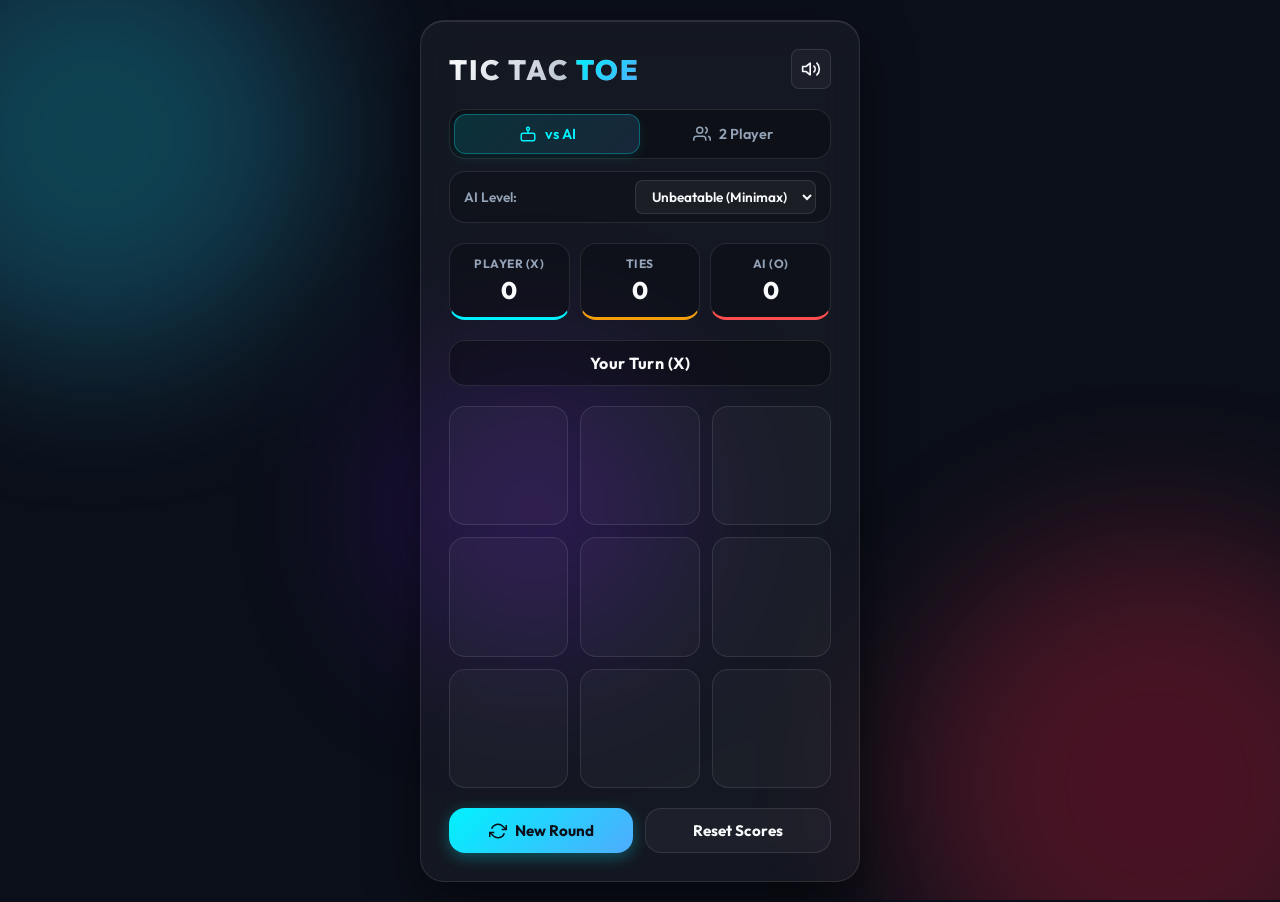
==== index.html @ e4f2145f "Initial commit: Add Tic Tac Toe game web app and venv config" ====
<!DOCTYPE html>
<html lang="en">
<head>
  <meta charset="UTF-8">
  <meta name="viewport" content="width=device-width, initial-scale=1.0">
  <title>Tic Tac Toe - Modern Interactive Game</title>
  <meta name="description" content="A sleek, modern glassmorphic Tic Tac Toe game with Single Player vs AI (Minimax), 2-Player local mode, score tracking, and sound effects.">
  <link rel="preconnect" href="https://fonts.googleapis.com">
  <link rel="preconnect" href="https://fonts.gstatic.com" crossorigin>
  <link href="https://fonts.googleapis.com/css2?family=Outfit:wght@300;400;600;700;800&display=swap" rel="stylesheet">
  <link rel="stylesheet" href="style.css">
</head>
<body>
  <div class="background-globes">
    <div class="globe globe-1"></div>
    <div class="globe globe-2"></div>
    <div class="globe globe-3"></div>
  </div>

  <main class="game-container">
    <!-- Header Controls -->
    <header class="game-header">
      <div class="title-group">
        <h1 class="game-title">TIC TAC <span class="accent-text">TOE</span></h1>
      </div>
      <button id="sound-toggle" class="icon-btn" aria-label="Toggle Sound" title="Toggle Sound">
        <svg id="sound-icon-on" class="sound-icon" viewBox="0 0 24 24" fill="none" stroke="currentColor" stroke-width="2" stroke-linecap="round" stroke-linejoin="round">
          <polygon points="11 5 6 9 2 9 2 15 6 15 11 19 11 5"></polygon>
          <path d="M19.07 4.93a10 10 0 0 1 0 14.14M15.54 8.46a5 5 0 0 1 0 7.07"></path>
        </svg>
        <svg id="sound-icon-off" class="sound-icon hidden" viewBox="0 0 24 24" fill="none" stroke="currentColor" stroke-width="2" stroke-linecap="round" stroke-linejoin="round">
          <line x1="1" y1="1" x2="23" y2="23"></line>
          <path d="M9 9l3 3m-3 3l6-6"></path>
          <polygon points="11 5 6 9 2 9 2 15 6 15 11 19 11 5"></polygon>
        </svg>
      </button>
    </header>

    <!-- Game Configuration & Mode Selection -->
    <section class="controls-card">
      <div class="mode-selector" role="radiogroup" aria-label="Game Mode">
        <button id="mode-ai" class="mode-btn active" role="radio" aria-checked="true">
          <svg class="btn-icon" viewBox="0 0 24 24" fill="none" stroke="currentColor" stroke-width="2">
            <rect x="3" y="11" width="18" height="10" rx="2"></rect>
            <circle cx="12" cy="5" r="2"></circle>
            <path d="M12 7v4"></path>
            <line x1="8" y1="16" x2="8" y2="16"></line>
            <line x1="16" y1="16" x2="16" y2="16"></line>
          </svg>
          vs AI
        </button>
        <button id="mode-pvp" class="mode-btn" role="radio" aria-checked="false">
          <svg class="btn-icon" viewBox="0 0 24 24" fill="none" stroke="currentColor" stroke-width="2">
            <path d="M17 21v-2a4 4 0 0 0-4-4H5a4 4 0 0 0-4 4v2"></path>
            <circle cx="9" cy="7" r="4"></circle>
            <path d="M23 21v-2a4 4 0 0 0-3-3.87"></path>
            <path d="M16 3.13a4 4 0 0 1 0 7.75"></path>
          </svg>
          2 Player
        </button>
      </div>

      <div id="ai-difficulty-wrapper" class="difficulty-wrapper">
        <label for="difficulty-select" class="difficulty-label">AI Level:</label>
        <div class="select-container">
          <select id="difficulty-select" class="difficulty-select">
            <option value="impossible" selected>Unbeatable (Minimax)</option>
            <option value="easy">Casual (Easy)</option>
          </select>
        </div>
      </div>
    </section>

    <!-- Scoreboard -->
    <section class="scoreboard">
      <div class="score-card x-score">
        <span class="score-label" id="label-x">PLAYER (X)</span>
        <span id="score-x" class="score-value">0</span>
      </div>
      <div class="score-card tie-score">
        <span class="score-label">TIES</span>
        <span id="score-ties" class="score-value">0</span>
      </div>
      <div class="score-card o-score">
        <span class="score-label" id="label-o">AI (O)</span>
        <span id="score-o" class="score-value">0</span>
      </div>
    </section>

    <!-- Status Banner -->
    <div id="status-banner" class="status-banner" aria-live="polite">
      <span id="status-text">Player X's Turn</span>
    </div>

    <!-- 3x3 Game Board Grid -->
    <div class="board-wrapper">
      <div id="board" class="board" role="grid" aria-label="Tic Tac Toe Board">
        <button class="cell" data-index="0" aria-label="Cell 1"></button>
        <button class="cell" data-index="1" aria-label="Cell 2"></button>
        <button class="cell" data-index="2" aria-label="Cell 3"></button>
        <button class="cell" data-index="3" aria-label="Cell 4"></button>
        <button class="cell" data-index="4" aria-label="Cell 5"></button>
        <button class="cell" data-index="5" aria-label="Cell 6"></button>
        <button class="cell" data-index="6" aria-label="Cell 7"></button>
        <button class="cell" data-index="7" aria-label="Cell 8"></button>
        <button class="cell" data-index="8" aria-label="Cell 9"></button>

        <!-- SVG strike line overlay -->
        <svg id="winning-strike" class="winning-strike" viewBox="0 0 300 300">
          <line id="strike-line" x1="0" y1="0" x2="0" y2="0" stroke="url(#strike-gradient)" stroke-width="8" stroke-linecap="round" />
          <defs>
            <linearGradient id="strike-gradient" x1="0%" y1="0%" x2="100%" y2="100%">
              <stop offset="0%" stop-color="#00f2fe" />
              <stop offset="100%" stop-color="#4facfe" />
            </linearGradient>
          </defs>
        </svg>
      </div>
    </div>

    <!-- Action Buttons -->
    <footer class="action-footer">
      <button id="restart-btn" class="action-btn primary-btn">
        <svg class="btn-icon" viewBox="0 0 24 24" fill="none" stroke="currentColor" stroke-width="2">
          <path d="M23 4v6h-6"></path>
          <path d="M1 20v-6h6"></path>
          <path d="M3.51 9a9 9 0 0 1 14.85-3.36L23 10M1 14l4.64 4.36A9 9 0 0 0 20.49 15"></path>
        </svg>
        New Round
      </button>
      <button id="reset-scores-btn" class="action-btn secondary-btn">
        Reset Scores
      </button>
    </footer>
  </main>

  <script src="script.js"></script>
</body>
</html>
---- style.css ----
/* ==========================================================================
   Modern Tic Tac Toe - Design System & Stylesheet
   ========================================================================== */

:root {
  --bg-color: #0b0f19;
  --surface-bg: rgba(255, 255, 255, 0.04);
  --surface-border: rgba(255, 255, 255, 0.1);
  --surface-hover: rgba(255, 255, 255, 0.08);

  --text-main: #f8fafc;
  --text-muted: #94a3b8;
  --accent-cyan: #00f2fe;
  --accent-blue: #4facfe;
  --accent-coral: #ff0844;
  --accent-orange: #ff4e50;

  --color-x: #00f2fe;
  --color-x-glow: rgba(0, 242, 254, 0.4);
  --color-o: #ff4e50;
  --color-o-glow: rgba(255, 78, 80, 0.4);
  --color-tie: #f59e0b;

  --font-family: 'Outfit', -apple-system, BlinkMacSystemFont, 'Segoe UI', Roboto, sans-serif;

  --radius-sm: 8px;
  --radius-md: 16px;
  --radius-lg: 24px;

  --transition-fast: 0.2s cubic-bezier(0.4, 0, 0.2, 1);
  --transition-normal: 0.3s cubic-bezier(0.4, 0, 0.2, 1);
}

/* Reset & Base Styles */
*,
*::before,
*::after {
  box-sizing: border-box;
  margin: 0;
  padding: 0;
}

body {
  font-family: var(--font-family);
  background-color: var(--bg-color);
  color: var(--text-main);
  min-height: 100vh;
  display: flex;
  justify-content: center;
  align-items: center;
  overflow-x: hidden;
  padding: 20px;
  position: relative;
}

/* Dynamic Ambient Floating Globes */
.background-globes {
  position: fixed;
  top: 0;
  left: 0;
  width: 100vw;
  height: 100vh;
  pointer-events: none;
  z-index: 0;
  overflow: hidden;
}

.globe {
  position: absolute;
  border-radius: 50%;
  filter: blur(80px);
  opacity: 0.25;
  animation: float 18s ease-in-out infinite alternate;
}

.globe-1 {
  top: -10%;
  left: -10%;
  width: 450px;
  height: 450px;
  background: radial-gradient(circle, var(--accent-cyan), var(--accent-blue));
}

.globe-2 {
  bottom: -15%;
  right: -10%;
  width: 500px;
  height: 500px;
  background: radial-gradient(circle, var(--accent-coral), var(--accent-orange));
  animation-delay: -6s;
}

.globe-3 {
  top: 40%;
  left: 30%;
  width: 300px;
  height: 300px;
  background: radial-gradient(circle, #8a2be2, #4a00e0);
  animation-delay: -12s;
}

@keyframes float {
  0% {
    transform: translate(0, 0) scale(1);
  }

  50% {
    transform: translate(40px, -50px) scale(1.1);
  }

  100% {
    transform: translate(-30px, 30px) scale(0.95);
  }
}

/* Main Container */
.game-container {
  position: relative;
  z-index: 1;
  width: 100%;
  max-width: 440px;
  display: flex;
  flex-direction: column;
  gap: 20px;
  background: var(--surface-bg);
  backdrop-filter: blur(20px);
  -webkit-backdrop-filter: blur(20px);
  border: 1px solid var(--surface-border);
  border-radius: var(--radius-lg);
  padding: 28px;
  box-shadow: 0 20px 50px rgba(0, 0, 0, 0.5), inset 0 1px 0 rgba(255, 255, 255, 0.1);
}

/* Header */
.game-header {
  display: flex;
  justify-content: space-between;
  align-items: center;
}

.game-title {
  font-size: 1.75rem;
  font-weight: 800;
  letter-spacing: 2px;
  background: linear-gradient(135deg, #ffffff 0%, var(--text-muted) 100%);
  -webkit-background-clip: text;
  -webkit-text-fill-color: transparent;
}

.accent-text {
  background: linear-gradient(135deg, var(--accent-cyan), var(--accent-blue));
  -webkit-background-clip: text;
  -webkit-text-fill-color: transparent;
}

.icon-btn {
  background: var(--surface-bg);
  border: 1px solid var(--surface-border);
  color: var(--text-main);
  width: 40px;
  height: 40px;
  border-radius: var(--radius-sm);
  display: flex;
  align-items: center;
  justify-content: center;
  cursor: pointer;
  transition: var(--transition-fast);
}

.icon-btn:hover {
  background: var(--surface-hover);
  border-color: rgba(255, 255, 255, 0.25);
  transform: translateY(-2px);
}

.sound-icon {
  width: 20px;
  height: 20px;
}

.hidden {
  display: none !important;
}

/* Controls Card */
.controls-card {
  display: flex;
  flex-direction: column;
  gap: 12px;
}

.mode-selector {
  display: grid;
  grid-template-columns: 1fr 1fr;
  background: rgba(0, 0, 0, 0.3);
  padding: 4px;
  border-radius: var(--radius-md);
  border: 1px solid var(--surface-border);
}

.mode-btn {
  background: transparent;
  border: none;
  color: var(--text-muted);
  font-family: var(--font-family);
  font-size: 0.9rem;
  font-weight: 600;
  padding: 10px 14px;
  border-radius: calc(var(--radius-md) - 4px);
  cursor: pointer;
  display: flex;
  align-items: center;
  justify-content: center;
  gap: 8px;
  transition: var(--transition-normal);
}

.mode-btn.active {
  background: linear-gradient(135deg, rgba(0, 242, 254, 0.15), rgba(79, 172, 254, 0.15));
  color: var(--accent-cyan);
  border: 1px solid rgba(0, 242, 254, 0.3);
  box-shadow: 0 4px 12px rgba(0, 242, 254, 0.1);
}

.btn-icon {
  width: 18px;
  height: 18px;
}

.difficulty-wrapper {
  display: flex;
  align-items: center;
  justify-content: space-between;
  background: rgba(0, 0, 0, 0.2);
  padding: 8px 14px;
  border-radius: var(--radius-md);
  border: 1px solid var(--surface-border);
  transition: var(--transition-fast);
}

.difficulty-label {
  font-size: 0.85rem;
  color: var(--text-muted);
  font-weight: 600;
}

.select-container {
  position: relative;
}

.difficulty-select {
  background: rgba(255, 255, 255, 0.05);
  border: 1px solid var(--surface-border);
  color: var(--text-main);
  font-family: var(--font-family);
  font-size: 0.85rem;
  font-weight: 600;
  padding: 6px 12px;
  border-radius: var(--radius-sm);
  outline: none;
  cursor: pointer;
  transition: var(--transition-fast);
}

.difficulty-select:focus,
.difficulty-select:hover {
  border-color: var(--accent-cyan);
}

.difficulty-select option {
  background: var(--bg-color);
  color: var(--text-main);
}

/* Scoreboard */
.scoreboard {
  display: grid;
  grid-template-columns: repeat(3, 1fr);
  gap: 10px;
}

.score-card {
  background: rgba(0, 0, 0, 0.25);
  border: 1px solid var(--surface-border);
  border-radius: var(--radius-md);
  padding: 12px;
  display: flex;
  flex-direction: column;
  align-items: center;
  gap: 4px;
  transition: var(--transition-fast);
}

.score-card:hover {
  transform: translateY(-2px);
}

.x-score {
  border-bottom: 3px solid var(--color-x);
}

.tie-score {
  border-bottom: 3px solid var(--color-tie);
}

.o-score {
  border-bottom: 3px solid var(--color-o);
}

.score-label {
  font-size: 0.75rem;
  font-weight: 700;
  letter-spacing: 0.5px;
  color: var(--text-muted);
  text-transform: uppercase;
}

.score-value {
  font-size: 1.5rem;
  font-weight: 800;
}

/* Status Banner */
.status-banner {
  background: rgba(0, 0, 0, 0.3);
  border: 1px solid var(--surface-border);
  border-radius: var(--radius-md);
  padding: 12px;
  text-align: center;
  font-size: 1rem;
  font-weight: 700;
  letter-spacing: 0.5px;
  color: var(--text-main);
  transition: var(--transition-fast);
}

.status-banner.winner-x {
  background: rgba(0, 242, 254, 0.15);
  border-color: var(--color-x);
  color: var(--color-x);
  box-shadow: 0 0 15px var(--color-x-glow);
}

.status-banner.winner-o {
  background: rgba(255, 78, 80, 0.15);
  border-color: var(--color-o);
  color: var(--color-o);
  box-shadow: 0 0 15px var(--color-o-glow);
}

.status-banner.tie {
  background: rgba(245, 158, 11, 0.15);
  border-color: var(--color-tie);
  color: var(--color-tie);
}

/* Game Board */
.board-wrapper {
  position: relative;
  width: 100%;
  aspect-ratio: 1 / 1;
}

.board {
  position: relative;
  width: 100%;
  height: 100%;
  display: grid;
  grid-template-columns: repeat(3, 1fr);
  grid-template-rows: repeat(3, 1fr);
  gap: 12px;
}

.cell {
  background: rgba(255, 255, 255, 0.03);
  border: 1px solid var(--surface-border);
  border-radius: var(--radius-md);
  cursor: pointer;
  display: flex;
  align-items: center;
  justify-content: center;
  position: relative;
  outline: none;
  transition: background var(--transition-fast), border-color var(--transition-fast), transform var(--transition-fast);
}

.cell:hover:not(.taken) {
  background: var(--surface-hover);
  border-color: rgba(255, 255, 255, 0.25);
  transform: scale(1.02);
}

.cell.taken {
  cursor: not-allowed;
}

/* Glowing X and O Markers */
.cell-symbol {
  width: 60%;
  height: 60%;
  animation: symbolPop 0.3s cubic-bezier(0.175, 0.885, 0.32, 1.275) forwards;
}

.symbol-x path {
  stroke: var(--color-x);
  stroke-width: 12;
  stroke-linecap: round;
  filter: drop-shadow(0 0 8px var(--color-x-glow));
}

.symbol-o circle {
  stroke: var(--color-o);
  stroke-width: 12;
  fill: none;
  filter: drop-shadow(0 0 8px var(--color-o-glow));
}

/* Hover Preview Symbols */
.cell:hover:not(.taken)::after {
  content: '';
  position: absolute;
  width: 50%;
  height: 50%;
  opacity: 0.15;
  pointer-events: none;
}

.board.turn-x .cell:hover:not(.taken)::after {
  background: radial-gradient(circle, var(--color-x) 20%, transparent 70%);
}

.board.turn-o .cell:hover:not(.taken)::after {
  background: radial-gradient(circle, var(--color-o) 20%, transparent 70%);
}

/* Winning Cell Highlight */
.cell.winning-cell {
  animation: pulseGlow 1.5s infinite alternate;
}

.cell.winning-cell.x-cell {
  background: rgba(0, 242, 254, 0.12);
  border-color: var(--color-x);
}

.cell.winning-cell.o-cell {
  background: rgba(255, 78, 80, 0.12);
  border-color: var(--color-o);
}

@keyframes symbolPop {
  0% {
    transform: scale(0) rotate(-20deg);
    opacity: 0;
  }

  100% {
    transform: scale(1) rotate(0deg);
    opacity: 1;
  }
}

@keyframes pulseGlow {
  0% {
    transform: scale(1);
  }

  100% {
    transform: scale(1.04);
  }
}

/* SVG Winning Strike Line Overlay */
.winning-strike {
  position: absolute;
  top: 0;
  left: 0;
  width: 100%;
  height: 100%;
  pointer-events: none;
  z-index: 10;
}

#strike-line {
  transition: stroke-dashoffset 0.4s ease-out;
}

/* Action Footer */
.action-footer {
  display: flex;
  gap: 12px;
}

.action-btn {
  flex: 1;
  font-family: var(--font-family);
  font-size: 0.95rem;
  font-weight: 700;
  padding: 12px 18px;
  border-radius: var(--radius-md);
  cursor: pointer;
  display: flex;
  align-items: center;
  justify-content: center;
  gap: 8px;
  transition: var(--transition-fast);
  border: none;
}

.primary-btn {
  background: linear-gradient(135deg, var(--accent-cyan), var(--accent-blue));
  color: #0b0f19;
  box-shadow: 0 4px 15px rgba(0, 242, 254, 0.3);
}

.primary-btn:hover {
  transform: translateY(-2px);
  box-shadow: 0 6px 20px rgba(0, 242, 254, 0.45);
}

.secondary-btn {
  background: var(--surface-bg);
  border: 1px solid var(--surface-border);
  color: var(--text-main);
}

.secondary-btn:hover {
  background: var(--surface-hover);
  border-color: rgba(255, 255, 255, 0.25);
  transform: translateY(-2px);
}

/* Responsive adjustments */
@media (max-width: 480px) {
  .game-container {
    padding: 20px;
    gap: 16px;
  }

  .game-title {
    font-size: 1.4rem;
  }

  .scoreboard {
    gap: 6px;
  }

  .score-card {
    padding: 8px;
  }

  .score-value {
    font-size: 1.2rem;
  }

  .board {
    gap: 8px;
  }
}
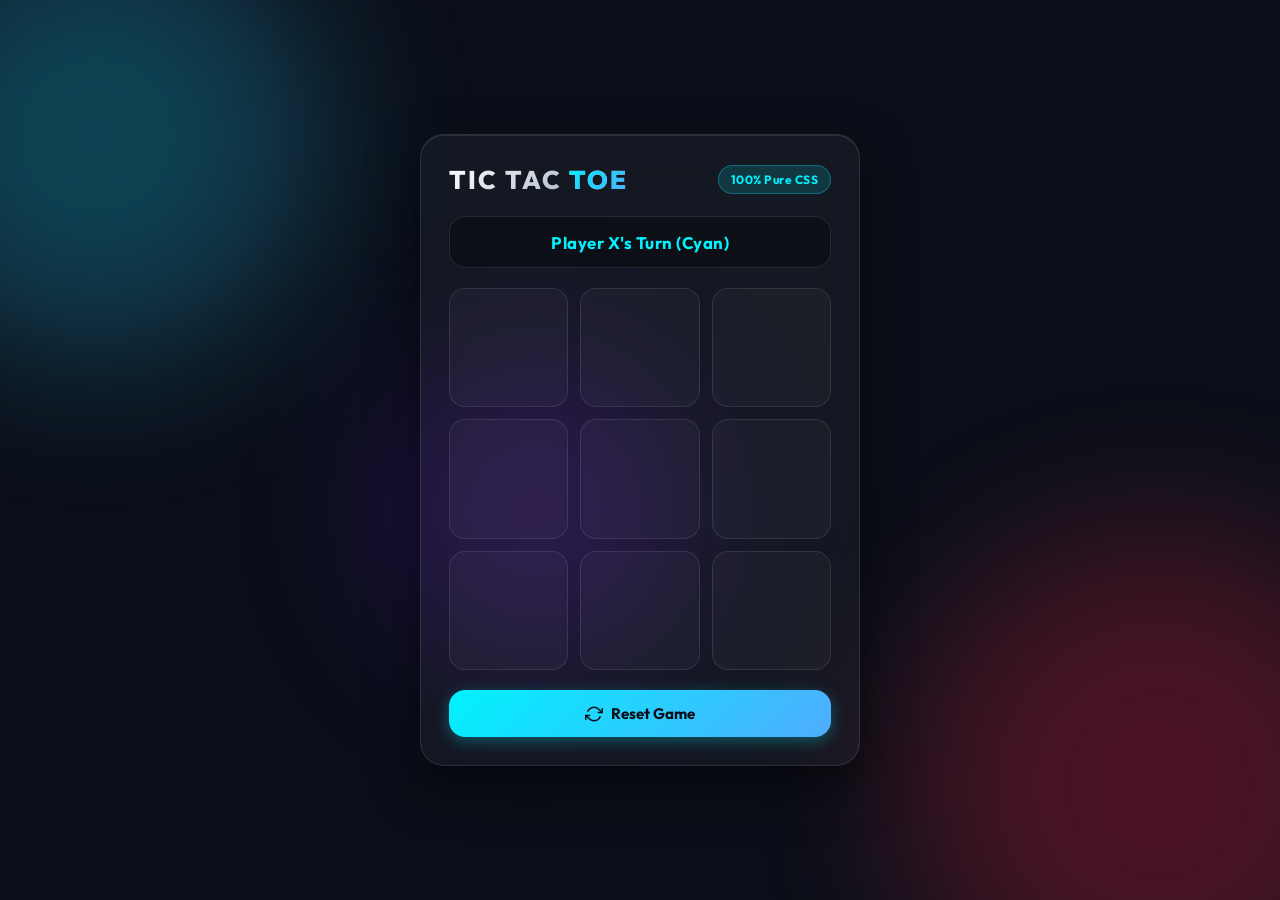
==== commit 49ac96e7: "Convert Tic Tac Toe to 100% Pure HTML and CSS (Remove JavaScript)" ====
--- a/index.html
+++ b/index.html
@@ -3,137 +3,209 @@
 <head>
   <meta charset="UTF-8">
   <meta name="viewport" content="width=device-width, initial-scale=1.0">
-  <title>Tic Tac Toe - Modern Interactive Game</title>
-  <meta name="description" content="A sleek, modern glassmorphic Tic Tac Toe game with Single Player vs AI (Minimax), 2-Player local mode, score tracking, and sound effects.">
+  <title>Pure HTML & CSS Tic Tac Toe (No JS)</title>
+  <meta name="description" content="A sleek, modern glassmorphic Tic Tac Toe game built using 100% Pure HTML and CSS with zero JavaScript.">
   <link rel="preconnect" href="https://fonts.googleapis.com">
   <link rel="preconnect" href="https://fonts.gstatic.com" crossorigin>
   <link href="https://fonts.googleapis.com/css2?family=Outfit:wght@300;400;600;700;800&display=swap" rel="stylesheet">
   <link rel="stylesheet" href="style.css">
 </head>
 <body>
+  <!-- Floating ambient globes -->
   <div class="background-globes">
     <div class="globe globe-1"></div>
     <div class="globe globe-2"></div>
     <div class="globe globe-3"></div>
   </div>
 
-  <main class="game-container">
-    <!-- Header Controls -->
-    <header class="game-header">
-      <div class="title-group">
+  <form class="game-form">
+    <main class="game-container">
+      <header class="game-header">
         <h1 class="game-title">TIC TAC <span class="accent-text">TOE</span></h1>
+        <span class="badge-pure-css">100% Pure CSS</span>
+      </header>
+
+      <!-- Hidden Radio Inputs for 9 cells (X and O for each cell) -->
+      <!-- Cell 1 -->
+      <input type="radio" id="x1" name="c1" class="input-x cell-1-x">
+      <input type="radio" id="o1" name="c1" class="input-o cell-1-o">
+
+      <!-- Cell 2 -->
+      <input type="radio" id="x2" name="c2" class="input-x cell-2-x">
+      <input type="radio" id="o2" name="c2" class="input-o cell-2-o">
+
+      <!-- Cell 3 -->
+      <input type="radio" id="x3" name="c3" class="input-x cell-3-x">
+      <input type="radio" id="o3" name="c3" class="input-o cell-3-o">
+
+      <!-- Cell 4 -->
+      <input type="radio" id="x4" name="c4" class="input-x cell-4-x">
+      <input type="radio" id="o4" name="c4" class="input-o cell-4-o">
+
+      <!-- Cell 5 -->
+      <input type="radio" id="x5" name="c5" class="input-x cell-5-x">
+      <input type="radio" id="o5" name="c5" class="input-o cell-5-o">
+
+      <!-- Cell 6 -->
+      <input type="radio" id="x6" name="c6" class="input-x cell-6-x">
+      <input type="radio" id="o6" name="c6" class="input-o cell-6-o">
+
+      <!-- Cell 7 -->
+      <input type="radio" id="x7" name="c7" class="input-x cell-7-x">
+      <input type="radio" id="o7" name="c7" class="input-o cell-7-o">
+
+      <!-- Cell 8 -->
+      <input type="radio" id="x8" name="c8" class="input-x cell-8-x">
+      <input type="radio" id="o8" name="c8" class="input-o cell-8-o">
+
+      <!-- Cell 9 -->
+      <input type="radio" id="x9" name="c9" class="input-x cell-9-x">
+      <input type="radio" id="o9" name="c9" class="input-o cell-9-o">
+
+      <!-- Status Banner -->
+      <div class="status-banner">
+        <span class="status-text turn-x-text">Player X's Turn (Cyan)</span>
+        <span class="status-text turn-o-text">Player O's Turn (Red)</span>
+        <span class="status-text win-x-text">Player X Wins! 🎉</span>
+        <span class="status-text win-o-text">Player O Wins! 🎉</span>
+        <span class="status-text tie-text">It's a Tie! 🤝</span>
       </div>
-      <button id="sound-toggle" class="icon-btn" aria-label="Toggle Sound" title="Toggle Sound">
-        <svg id="sound-icon-on" class="sound-icon" viewBox="0 0 24 24" fill="none" stroke="currentColor" stroke-width="2" stroke-linecap="round" stroke-linejoin="round">
-          <polygon points="11 5 6 9 2 9 2 15 6 15 11 19 11 5"></polygon>
-          <path d="M19.07 4.93a10 10 0 0 1 0 14.14M15.54 8.46a5 5 0 0 1 0 7.07"></path>
-        </svg>
-        <svg id="sound-icon-off" class="sound-icon hidden" viewBox="0 0 24 24" fill="none" stroke="currentColor" stroke-width="2" stroke-linecap="round" stroke-linejoin="round">
-          <line x1="1" y1="1" x2="23" y2="23"></line>
-          <path d="M9 9l3 3m-3 3l6-6"></path>
-          <polygon points="11 5 6 9 2 9 2 15 6 15 11 19 11 5"></polygon>
-        </svg>
-      </button>
-    </header>
-
-    <!-- Game Configuration & Mode Selection -->
-    <section class="controls-card">
-      <div class="mode-selector" role="radiogroup" aria-label="Game Mode">
-        <button id="mode-ai" class="mode-btn active" role="radio" aria-checked="true">
-          <svg class="btn-icon" viewBox="0 0 24 24" fill="none" stroke="currentColor" stroke-width="2">
-            <rect x="3" y="11" width="18" height="10" rx="2"></rect>
-            <circle cx="12" cy="5" r="2"></circle>
-            <path d="M12 7v4"></path>
-            <line x1="8" y1="16" x2="8" y2="16"></line>
-            <line x1="16" y1="16" x2="16" y2="16"></line>
-          </svg>
-          vs AI
-        </button>
-        <button id="mode-pvp" class="mode-btn" role="radio" aria-checked="false">
-          <svg class="btn-icon" viewBox="0 0 24 24" fill="none" stroke="currentColor" stroke-width="2">
-            <path d="M17 21v-2a4 4 0 0 0-4-4H5a4 4 0 0 0-4 4v2"></path>
-            <circle cx="9" cy="7" r="4"></circle>
-            <path d="M23 21v-2a4 4 0 0 0-3-3.87"></path>
-            <path d="M16 3.13a4 4 0 0 1 0 7.75"></path>
-          </svg>
-          2 Player
-        </button>
-      </div>
-
-      <div id="ai-difficulty-wrapper" class="difficulty-wrapper">
-        <label for="difficulty-select" class="difficulty-label">AI Level:</label>
-        <div class="select-container">
-          <select id="difficulty-select" class="difficulty-select">
-            <option value="impossible" selected>Unbeatable (Minimax)</option>
-            <option value="easy">Casual (Easy)</option>
-          </select>
+
+      <!-- 3x3 Board Grid -->
+      <div class="board-wrapper">
+        <div class="board">
+          <!-- Cell 1 -->
+          <div class="cell cell-1">
+            <label for="x1" class="lbl-x" title="Play X"></label>
+            <label for="o1" class="lbl-o" title="Play O"></label>
+            <div class="symbol symbol-x">
+              <svg viewBox="0 0 100 100"><path d="M 20 20 L 80 80 M 80 20 L 20 80" /></svg>
+            </div>
+            <div class="symbol symbol-o">
+              <svg viewBox="0 0 100 100"><circle cx="50" cy="50" r="32" /></svg>
+            </div>
+          </div>
+
+          <!-- Cell 2 -->
+          <div class="cell cell-2">
+            <label for="x2" class="lbl-x" title="Play X"></label>
+            <label for="o2" class="lbl-o" title="Play O"></label>
+            <div class="symbol symbol-x">
+              <svg viewBox="0 0 100 100"><path d="M 20 20 L 80 80 M 80 20 L 20 80" /></svg>
+            </div>
+            <div class="symbol symbol-o">
+              <svg viewBox="0 0 100 100"><circle cx="50" cy="50" r="32" /></svg>
+            </div>
+          </div>
+
+          <!-- Cell 3 -->
+          <div class="cell cell-3">
+            <label for="x3" class="lbl-x" title="Play X"></label>
+            <label for="o3" class="lbl-o" title="Play O"></label>
+            <div class="symbol symbol-x">
+              <svg viewBox="0 0 100 100"><path d="M 20 20 L 80 80 M 80 20 L 20 80" /></svg>
+            </div>
+            <div class="symbol symbol-o">
+              <svg viewBox="0 0 100 100"><circle cx="50" cy="50" r="32" /></svg>
+            </div>
+          </div>
+
+          <!-- Cell 4 -->
+          <div class="cell cell-4">
+            <label for="x4" class="lbl-x" title="Play X"></label>
+            <label for="o4" class="lbl-o" title="Play O"></label>
+            <div class="symbol symbol-x">
+              <svg viewBox="0 0 100 100"><path d="M 20 20 L 80 80 M 80 20 L 20 80" /></svg>
+            </div>
+            <div class="symbol symbol-o">
+              <svg viewBox="0 0 100 100"><circle cx="50" cy="50" r="32" /></svg>
+            </div>
+          </div>
+
+          <!-- Cell 5 -->
+          <div class="cell cell-5">
+            <label for="x5" class="lbl-x" title="Play X"></label>
+            <label for="o5" class="lbl-o" title="Play O"></label>
+            <div class="symbol symbol-x">
+              <svg viewBox="0 0 100 100"><path d="M 20 20 L 80 80 M 80 20 L 20 80" /></svg>
+            </div>
+            <div class="symbol symbol-o">
+              <svg viewBox="0 0 100 100"><circle cx="50" cy="50" r="32" /></svg>
+            </div>
+          </div>
+
+          <!-- Cell 6 -->
+          <div class="cell cell-6">
+            <label for="x6" class="lbl-x" title="Play X"></label>
+            <label for="o6" class="lbl-o" title="Play O"></label>
+            <div class="symbol symbol-x">
+              <svg viewBox="0 0 100 100"><path d="M 20 20 L 80 80 M 80 20 L 20 80" /></svg>
+            </div>
+            <div class="symbol symbol-o">
+              <svg viewBox="0 0 100 100"><circle cx="50" cy="50" r="32" /></svg>
+            </div>
+          </div>
+
+          <!-- Cell 7 -->
+          <div class="cell cell-7">
+            <label for="x7" class="lbl-x" title="Play X"></label>
+            <label for="o7" class="lbl-o" title="Play O"></label>
+            <div class="symbol symbol-x">
+              <svg viewBox="0 0 100 100"><path d="M 20 20 L 80 80 M 80 20 L 20 80" /></svg>
+            </div>
+            <div class="symbol symbol-o">
+              <svg viewBox="0 0 100 100"><circle cx="50" cy="50" r="32" /></svg>
+            </div>
+          </div>
+
+          <!-- Cell 8 -->
+          <div class="cell cell-8">
+            <label for="x8" class="lbl-x" title="Play X"></label>
+            <label for="o8" class="lbl-o" title="Play O"></label>
+            <div class="symbol symbol-x">
+              <svg viewBox="0 0 100 100"><path d="M 20 20 L 80 80 M 80 20 L 20 80" /></svg>
+            </div>
+            <div class="symbol symbol-o">
+              <svg viewBox="0 0 100 100"><circle cx="50" cy="50" r="32" /></svg>
+            </div>
+          </div>
+
+          <!-- Cell 9 -->
+          <div class="cell cell-9">
+            <label for="x9" class="lbl-x" title="Play X"></label>
+            <label for="o9" class="lbl-o" title="Play O"></label>
+            <div class="symbol symbol-x">
+              <svg viewBox="0 0 100 100"><path d="M 20 20 L 80 80 M 80 20 L 20 80" /></svg>
+            </div>
+            <div class="symbol symbol-o">
+              <svg viewBox="0 0 100 100"><circle cx="50" cy="50" r="32" /></svg>
+            </div>
+          </div>
+
+          <!-- Winning Strike Lines -->
+          <div class="strike-line strike-row-1"></div>
+          <div class="strike-line strike-row-2"></div>
+          <div class="strike-line strike-row-3"></div>
+          <div class="strike-line strike-col-1"></div>
+          <div class="strike-line strike-col-2"></div>
+          <div class="strike-line strike-col-3"></div>
+          <div class="strike-line strike-diag-1"></div>
+          <div class="strike-line strike-diag-2"></div>
         </div>
       </div>
-    </section>
-
-    <!-- Scoreboard -->
-    <section class="scoreboard">
-      <div class="score-card x-score">
-        <span class="score-label" id="label-x">PLAYER (X)</span>
-        <span id="score-x" class="score-value">0</span>
-      </div>
-      <div class="score-card tie-score">
-        <span class="score-label">TIES</span>
-        <span id="score-ties" class="score-value">0</span>
-      </div>
-      <div class="score-card o-score">
-        <span class="score-label" id="label-o">AI (O)</span>
-        <span id="score-o" class="score-value">0</span>
-      </div>
-    </section>
-
-    <!-- Status Banner -->
-    <div id="status-banner" class="status-banner" aria-live="polite">
-      <span id="status-text">Player X's Turn</span>
-    </div>
-
-    <!-- 3x3 Game Board Grid -->
-    <div class="board-wrapper">
-      <div id="board" class="board" role="grid" aria-label="Tic Tac Toe Board">
-        <button class="cell" data-index="0" aria-label="Cell 1"></button>
-        <button class="cell" data-index="1" aria-label="Cell 2"></button>
-        <button class="cell" data-index="2" aria-label="Cell 3"></button>
-        <button class="cell" data-index="3" aria-label="Cell 4"></button>
-        <button class="cell" data-index="4" aria-label="Cell 5"></button>
-        <button class="cell" data-index="5" aria-label="Cell 6"></button>
-        <button class="cell" data-index="6" aria-label="Cell 7"></button>
-        <button class="cell" data-index="7" aria-label="Cell 8"></button>
-        <button class="cell" data-index="8" aria-label="Cell 9"></button>
-
-        <!-- SVG strike line overlay -->
-        <svg id="winning-strike" class="winning-strike" viewBox="0 0 300 300">
-          <line id="strike-line" x1="0" y1="0" x2="0" y2="0" stroke="url(#strike-gradient)" stroke-width="8" stroke-linecap="round" />
-          <defs>
-            <linearGradient id="strike-gradient" x1="0%" y1="0%" x2="100%" y2="100%">
-              <stop offset="0%" stop-color="#00f2fe" />
-              <stop offset="100%" stop-color="#4facfe" />
-            </linearGradient>
-          </defs>
-        </svg>
-      </div>
-    </div>
-
-    <!-- Action Buttons -->
-    <footer class="action-footer">
-      <button id="restart-btn" class="action-btn primary-btn">
-        <svg class="btn-icon" viewBox="0 0 24 24" fill="none" stroke="currentColor" stroke-width="2">
-          <path d="M23 4v6h-6"></path>
-          <path d="M1 20v-6h6"></path>
-          <path d="M3.51 9a9 9 0 0 1 14.85-3.36L23 10M1 14l4.64 4.36A9 9 0 0 0 20.49 15"></path>
-        </svg>
-        New Round
-      </button>
-      <button id="reset-scores-btn" class="action-btn secondary-btn">
-        Reset Scores
-      </button>
-    </footer>
-  </main>
-
-  <script src="script.js"></script>
+
+      <!-- Action Footer -->
+      <footer class="action-footer">
+        <button type="reset" class="action-btn primary-btn">
+          <svg class="btn-icon" viewBox="0 0 24 24" fill="none" stroke="currentColor" stroke-width="2">
+            <path d="M23 4v6h-6"></path>
+            <path d="M1 20v-6h6"></path>
+            <path d="M3.51 9a9 9 0 0 1 14.85-3.36L23 10M1 14l4.64 4.36A9 9 0 0 0 20.49 15"></path>
+          </svg>
+          Reset Game
+        </button>
+      </footer>
+    </main>
+  </form>
 </body>
 </html>
--- a/style.css
+++ b/style.css
@@ -1,5 +1,5 @@
 /* ==========================================================================
-   Modern Tic Tac Toe - Design System & Stylesheet
+   Pure HTML & CSS Tic Tac Toe - 100% Zero JavaScript
    ========================================================================== */
 
 :root {
@@ -26,15 +26,9 @@
   --radius-sm: 8px;
   --radius-md: 16px;
   --radius-lg: 24px;
-
-  --transition-fast: 0.2s cubic-bezier(0.4, 0, 0.2, 1);
-  --transition-normal: 0.3s cubic-bezier(0.4, 0, 0.2, 1);
-}
-
-/* Reset & Base Styles */
-*,
-*::before,
-*::after {
+}
+
+*, *::before, *::after {
   box-sizing: border-box;
   margin: 0;
   padding: 0;
@@ -53,7 +47,7 @@
   position: relative;
 }
 
-/* Dynamic Ambient Floating Globes */
+/* Background globes */
 .background-globes {
   position: fixed;
   top: 0;
@@ -100,25 +94,26 @@
 }
 
 @keyframes float {
-  0% {
-    transform: translate(0, 0) scale(1);
-  }
-
-  50% {
-    transform: translate(40px, -50px) scale(1.1);
-  }
-
-  100% {
-    transform: translate(-30px, 30px) scale(0.95);
-  }
-}
-
-/* Main Container */
+  0% { transform: translate(0, 0) scale(1); }
+  50% { transform: translate(40px, -50px) scale(1.1); }
+  100% { transform: translate(-30px, 30px) scale(0.95); }
+}
+
+/* Hide Radio Inputs */
+.game-form input[type="radio"] {
+  display: none;
+}
+
+.game-form {
+  width: 100%;
+  max-width: 440px;
+}
+
+/* Container */
 .game-container {
   position: relative;
   z-index: 1;
   width: 100%;
-  max-width: 440px;
   display: flex;
   flex-direction: column;
   gap: 20px;
@@ -139,7 +134,7 @@
 }
 
 .game-title {
-  font-size: 1.75rem;
+  font-size: 1.6rem;
   font-weight: 800;
   letter-spacing: 2px;
   background: linear-gradient(135deg, #ffffff 0%, var(--text-muted) 100%);
@@ -153,171 +148,15 @@
   -webkit-text-fill-color: transparent;
 }
 
-.icon-btn {
-  background: var(--surface-bg);
-  border: 1px solid var(--surface-border);
-  color: var(--text-main);
-  width: 40px;
-  height: 40px;
-  border-radius: var(--radius-sm);
-  display: flex;
-  align-items: center;
-  justify-content: center;
-  cursor: pointer;
-  transition: var(--transition-fast);
-}
-
-.icon-btn:hover {
-  background: var(--surface-hover);
-  border-color: rgba(255, 255, 255, 0.25);
-  transform: translateY(-2px);
-}
-
-.sound-icon {
-  width: 20px;
-  height: 20px;
-}
-
-.hidden {
-  display: none !important;
-}
-
-/* Controls Card */
-.controls-card {
-  display: flex;
-  flex-direction: column;
-  gap: 12px;
-}
-
-.mode-selector {
-  display: grid;
-  grid-template-columns: 1fr 1fr;
-  background: rgba(0, 0, 0, 0.3);
-  padding: 4px;
-  border-radius: var(--radius-md);
-  border: 1px solid var(--surface-border);
-}
-
-.mode-btn {
-  background: transparent;
-  border: none;
-  color: var(--text-muted);
-  font-family: var(--font-family);
-  font-size: 0.9rem;
-  font-weight: 600;
-  padding: 10px 14px;
-  border-radius: calc(var(--radius-md) - 4px);
-  cursor: pointer;
-  display: flex;
-  align-items: center;
-  justify-content: center;
-  gap: 8px;
-  transition: var(--transition-normal);
-}
-
-.mode-btn.active {
-  background: linear-gradient(135deg, rgba(0, 242, 254, 0.15), rgba(79, 172, 254, 0.15));
+.badge-pure-css {
+  background: rgba(0, 242, 254, 0.15);
+  border: 1px solid rgba(0, 242, 254, 0.3);
   color: var(--accent-cyan);
-  border: 1px solid rgba(0, 242, 254, 0.3);
-  box-shadow: 0 4px 12px rgba(0, 242, 254, 0.1);
-}
-
-.btn-icon {
-  width: 18px;
-  height: 18px;
-}
-
-.difficulty-wrapper {
-  display: flex;
-  align-items: center;
-  justify-content: space-between;
-  background: rgba(0, 0, 0, 0.2);
-  padding: 8px 14px;
-  border-radius: var(--radius-md);
-  border: 1px solid var(--surface-border);
-  transition: var(--transition-fast);
-}
-
-.difficulty-label {
-  font-size: 0.85rem;
-  color: var(--text-muted);
-  font-weight: 600;
-}
-
-.select-container {
-  position: relative;
-}
-
-.difficulty-select {
-  background: rgba(255, 255, 255, 0.05);
-  border: 1px solid var(--surface-border);
-  color: var(--text-main);
-  font-family: var(--font-family);
-  font-size: 0.85rem;
-  font-weight: 600;
-  padding: 6px 12px;
-  border-radius: var(--radius-sm);
-  outline: none;
-  cursor: pointer;
-  transition: var(--transition-fast);
-}
-
-.difficulty-select:focus,
-.difficulty-select:hover {
-  border-color: var(--accent-cyan);
-}
-
-.difficulty-select option {
-  background: var(--bg-color);
-  color: var(--text-main);
-}
-
-/* Scoreboard */
-.scoreboard {
-  display: grid;
-  grid-template-columns: repeat(3, 1fr);
-  gap: 10px;
-}
-
-.score-card {
-  background: rgba(0, 0, 0, 0.25);
-  border: 1px solid var(--surface-border);
-  border-radius: var(--radius-md);
-  padding: 12px;
-  display: flex;
-  flex-direction: column;
-  align-items: center;
-  gap: 4px;
-  transition: var(--transition-fast);
-}
-
-.score-card:hover {
-  transform: translateY(-2px);
-}
-
-.x-score {
-  border-bottom: 3px solid var(--color-x);
-}
-
-.tie-score {
-  border-bottom: 3px solid var(--color-tie);
-}
-
-.o-score {
-  border-bottom: 3px solid var(--color-o);
-}
-
-.score-label {
   font-size: 0.75rem;
   font-weight: 700;
+  padding: 6px 12px;
+  border-radius: 20px;
   letter-spacing: 0.5px;
-  color: var(--text-muted);
-  text-transform: uppercase;
-}
-
-.score-value {
-  font-size: 1.5rem;
-  font-weight: 800;
 }
 
 /* Status Banner */
@@ -325,36 +164,47 @@
   background: rgba(0, 0, 0, 0.3);
   border: 1px solid var(--surface-border);
   border-radius: var(--radius-md);
-  padding: 12px;
+  padding: 14px;
   text-align: center;
-  font-size: 1rem;
+  font-size: 1.05rem;
   font-weight: 700;
   letter-spacing: 0.5px;
-  color: var(--text-main);
-  transition: var(--transition-fast);
-}
-
-.status-banner.winner-x {
-  background: rgba(0, 242, 254, 0.15);
-  border-color: var(--color-x);
+  min-height: 52px;
+  display: flex;
+  align-items: center;
+  justify-content: center;
+  transition: all 0.3s ease;
+}
+
+.status-text {
+  display: none;
+}
+
+/* Default state: Turn X is visible */
+.turn-x-text {
+  display: block;
   color: var(--color-x);
-  box-shadow: 0 0 15px var(--color-x-glow);
-}
-
-.status-banner.winner-o {
-  background: rgba(255, 78, 80, 0.15);
-  border-color: var(--color-o);
+}
+
+/* Turn Switcher Rules (O's Turn when X count > O count) */
+.game-container:has(.input-x:checked):not(:has(.input-o:checked)) .turn-x-text,
+.game-container:has(.input-x:checked ~ .input-x:checked):not(:has(.input-o:checked ~ .input-o:checked)) .turn-x-text,
+.game-container:has(.input-x:checked ~ .input-x:checked ~ .input-x:checked):not(:has(.input-o:checked ~ .input-o:checked ~ .input-o:checked)) .turn-x-text,
+.game-container:has(.input-x:checked ~ .input-x:checked ~ .input-x:checked ~ .input-x:checked):not(:has(.input-o:checked ~ .input-o:checked ~ .input-o:checked ~ .input-o:checked)) .turn-x-text,
+.game-container:has(.input-x:checked ~ .input-x:checked ~ .input-x:checked ~ .input-x:checked ~ .input-x:checked):not(:has(.input-o:checked ~ .input-o:checked ~ .input-o:checked ~ .input-o:checked ~ .input-o:checked)) .turn-x-text {
+  display: none;
+}
+
+.game-container:has(.input-x:checked):not(:has(.input-o:checked)) .turn-o-text,
+.game-container:has(.input-x:checked ~ .input-x:checked):not(:has(.input-o:checked ~ .input-o:checked)) .turn-o-text,
+.game-container:has(.input-x:checked ~ .input-x:checked ~ .input-x:checked):not(:has(.input-o:checked ~ .input-o:checked ~ .input-o:checked)) .turn-o-text,
+.game-container:has(.input-x:checked ~ .input-x:checked ~ .input-x:checked ~ .input-x:checked):not(:has(.input-o:checked ~ .input-o:checked ~ .input-o:checked ~ .input-o:checked)) .turn-o-text,
+.game-container:has(.input-x:checked ~ .input-x:checked ~ .input-x:checked ~ .input-x:checked ~ .input-x:checked):not(:has(.input-o:checked ~ .input-o:checked ~ .input-o:checked ~ .input-o:checked ~ .input-o:checked)) .turn-o-text {
+  display: block;
   color: var(--color-o);
-  box-shadow: 0 0 15px var(--color-o-glow);
-}
-
-.status-banner.tie {
-  background: rgba(245, 158, 11, 0.15);
-  border-color: var(--color-tie);
-  color: var(--color-tie);
-}
-
-/* Game Board */
+}
+
+/* Grid & Cell Styling */
 .board-wrapper {
   position: relative;
   width: 100%;
@@ -375,185 +225,336 @@
   background: rgba(255, 255, 255, 0.03);
   border: 1px solid var(--surface-border);
   border-radius: var(--radius-md);
-  cursor: pointer;
+  position: relative;
   display: flex;
   align-items: center;
   justify-content: center;
-  position: relative;
-  outline: none;
-  transition: background var(--transition-fast), border-color var(--transition-fast), transform var(--transition-fast);
-}
-
-.cell:hover:not(.taken) {
+  overflow: hidden;
+  transition: all 0.2s ease;
+}
+
+.cell:hover {
   background: var(--surface-hover);
   border-color: rgba(255, 255, 255, 0.25);
   transform: scale(1.02);
 }
 
-.cell.taken {
-  cursor: not-allowed;
-}
-
-/* Glowing X and O Markers */
-.cell-symbol {
-  width: 60%;
-  height: 60%;
-  animation: symbolPop 0.3s cubic-bezier(0.175, 0.885, 0.32, 1.275) forwards;
-}
-
-.symbol-x path {
-  stroke: var(--color-x);
-  stroke-width: 12;
-  stroke-linecap: round;
-  filter: drop-shadow(0 0 8px var(--color-x-glow));
-}
-
-.symbol-o circle {
-  stroke: var(--color-o);
-  stroke-width: 12;
-  fill: none;
-  filter: drop-shadow(0 0 8px var(--color-o-glow));
-}
-
-/* Hover Preview Symbols */
-.cell:hover:not(.taken)::after {
-  content: '';
-  position: absolute;
-  width: 50%;
-  height: 50%;
-  opacity: 0.15;
-  pointer-events: none;
-}
-
-.board.turn-x .cell:hover:not(.taken)::after {
-  background: radial-gradient(circle, var(--color-x) 20%, transparent 70%);
-}
-
-.board.turn-o .cell:hover:not(.taken)::after {
-  background: radial-gradient(circle, var(--color-o) 20%, transparent 70%);
-}
-
-/* Winning Cell Highlight */
-.cell.winning-cell {
-  animation: pulseGlow 1.5s infinite alternate;
-}
-
-.cell.winning-cell.x-cell {
-  background: rgba(0, 242, 254, 0.12);
-  border-color: var(--color-x);
-}
-
-.cell.winning-cell.o-cell {
-  background: rgba(255, 78, 80, 0.12);
-  border-color: var(--color-o);
-}
-
-@keyframes symbolPop {
-  0% {
-    transform: scale(0) rotate(-20deg);
-    opacity: 0;
-  }
-
-  100% {
-    transform: scale(1) rotate(0deg);
-    opacity: 1;
-  }
-}
-
-@keyframes pulseGlow {
-  0% {
-    transform: scale(1);
-  }
-
-  100% {
-    transform: scale(1.04);
-  }
-}
-
-/* SVG Winning Strike Line Overlay */
-.winning-strike {
+/* Labels (Click Targets) */
+.lbl-x, .lbl-o {
   position: absolute;
   top: 0;
   left: 0;
   width: 100%;
   height: 100%;
+  cursor: pointer;
+  z-index: 5;
+}
+
+/* Default state: X labels active */
+.lbl-x { display: block; }
+.lbl-o { display: none; }
+
+/* Switch to O labels when X count > O count */
+.game-container:has(.input-x:checked):not(:has(.input-o:checked)) .lbl-x,
+.game-container:has(.input-x:checked ~ .input-x:checked):not(:has(.input-o:checked ~ .input-o:checked)) .lbl-x,
+.game-container:has(.input-x:checked ~ .input-x:checked ~ .input-x:checked):not(:has(.input-o:checked ~ .input-o:checked ~ .input-o:checked)) .lbl-x,
+.game-container:has(.input-x:checked ~ .input-x:checked ~ .input-x:checked ~ .input-x:checked):not(:has(.input-o:checked ~ .input-o:checked ~ .input-o:checked ~ .input-o:checked)) .lbl-x,
+.game-container:has(.input-x:checked ~ .input-x:checked ~ .input-x:checked ~ .input-x:checked ~ .input-x:checked):not(:has(.input-o:checked ~ .input-o:checked ~ .input-o:checked ~ .input-o:checked ~ .input-o:checked)) .lbl-x {
+  display: none;
+}
+
+.game-container:has(.input-x:checked):not(:has(.input-o:checked)) .lbl-o,
+.game-container:has(.input-x:checked ~ .input-x:checked):not(:has(.input-o:checked ~ .input-o:checked)) .lbl-o,
+.game-container:has(.input-x:checked ~ .input-x:checked ~ .input-x:checked):not(:has(.input-o:checked ~ .input-o:checked ~ .input-o:checked)) .lbl-o,
+.game-container:has(.input-x:checked ~ .input-x:checked ~ .input-x:checked ~ .input-x:checked):not(:has(.input-o:checked ~ .input-o:checked ~ .input-o:checked ~ .input-o:checked)) .lbl-o,
+.game-container:has(.input-x:checked ~ .input-x:checked ~ .input-x:checked ~ .input-x:checked ~ .input-x:checked):not(:has(.input-o:checked ~ .input-o:checked ~ .input-o:checked ~ .input-o:checked ~ .input-o:checked)) .lbl-o {
+  display: block;
+}
+
+/* Hide labels inside cells that are ALREADY played */
+.game-container:has(#x1:checked) .cell-1 label, .game-container:has(#o1:checked) .cell-1 label,
+.game-container:has(#x2:checked) .cell-2 label, .game-container:has(#o2:checked) .cell-2 label,
+.game-container:has(#x3:checked) .cell-3 label, .game-container:has(#o3:checked) .cell-3 label,
+.game-container:has(#x4:checked) .cell-4 label, .game-container:has(#o4:checked) .cell-4 label,
+.game-container:has(#x5:checked) .cell-5 label, .game-container:has(#o5:checked) .cell-5 label,
+.game-container:has(#x6:checked) .cell-6 label, .game-container:has(#o6:checked) .cell-6 label,
+.game-container:has(#x7:checked) .cell-7 label, .game-container:has(#o7:checked) .cell-7 label,
+.game-container:has(#x8:checked) .cell-8 label, .game-container:has(#o8:checked) .cell-8 label,
+.game-container:has(#x9:checked) .cell-9 label, .game-container:has(#o9:checked) .cell-9 label {
+  display: none !important;
+}
+
+/* Display symbols for played cells */
+.symbol {
+  width: 60%;
+  height: 60%;
+  display: none;
+  align-items: center;
+  justify-content: center;
+  z-index: 2;
+  animation: symbolPop 0.3s cubic-bezier(0.175, 0.885, 0.32, 1.275) forwards;
+}
+
+.symbol-x svg path {
+  stroke: var(--color-x);
+  stroke-width: 12;
+  stroke-linecap: round;
+  fill: none;
+  filter: drop-shadow(0 0 8px var(--color-x-glow));
+}
+
+.symbol-o svg circle {
+  stroke: var(--color-o);
+  stroke-width: 12;
+  fill: none;
+  filter: drop-shadow(0 0 8px var(--color-o-glow));
+}
+
+/* Show Symbol X or O when checked */
+.game-container:has(#x1:checked) .cell-1 .symbol-x { display: flex; }
+.game-container:has(#o1:checked) .cell-1 .symbol-o { display: flex; }
+
+.game-container:has(#x2:checked) .cell-2 .symbol-x { display: flex; }
+.game-container:has(#o2:checked) .cell-2 .symbol-o { display: flex; }
+
+.game-container:has(#x3:checked) .cell-3 .symbol-x { display: flex; }
+.game-container:has(#o3:checked) .cell-3 .symbol-o { display: flex; }
+
+.game-container:has(#x4:checked) .cell-4 .symbol-x { display: flex; }
+.game-container:has(#o4:checked) .cell-4 .symbol-o { display: flex; }
+
+.game-container:has(#x5:checked) .cell-5 .symbol-x { display: flex; }
+.game-container:has(#o5:checked) .cell-5 .symbol-o { display: flex; }
+
+.game-container:has(#x6:checked) .cell-6 .symbol-x { display: flex; }
+.game-container:has(#o6:checked) .cell-6 .symbol-o { display: flex; }
+
+.game-container:has(#x7:checked) .cell-7 .symbol-x { display: flex; }
+.game-container:has(#o7:checked) .cell-7 .symbol-o { display: flex; }
+
+.game-container:has(#x8:checked) .cell-8 .symbol-x { display: flex; }
+.game-container:has(#o8:checked) .cell-8 .symbol-o { display: flex; }
+
+.game-container:has(#x9:checked) .cell-9 .symbol-x { display: flex; }
+.game-container:has(#o9:checked) .cell-9 .symbol-o { display: flex; }
+
+@keyframes symbolPop {
+  0% { transform: scale(0) rotate(-20deg); opacity: 0; }
+  100% { transform: scale(1) rotate(0deg); opacity: 1; }
+}
+
+/* ==========================================================================
+   Winning Combinations & Strike Lines (Pure CSS)
+   ========================================================================== */
+
+.strike-line {
+  position: absolute;
+  background: linear-gradient(135deg, var(--accent-cyan), var(--accent-blue));
+  box-shadow: 0 0 15px var(--accent-cyan);
+  border-radius: 4px;
+  display: none;
+  z-index: 10;
+  animation: strikeDraw 0.4s ease-out forwards;
+}
+
+/* Strike Positions */
+.strike-row-1 { top: 16%; left: 5%; width: 90%; height: 8px; }
+.strike-row-2 { top: 49%; left: 5%; width: 90%; height: 8px; }
+.strike-row-3 { top: 82%; left: 5%; width: 90%; height: 8px; }
+
+.strike-col-1 { top: 5%; left: 16%; width: 8px; height: 90%; }
+.strike-col-2 { top: 5%; left: 49%; width: 8px; height: 90%; }
+.strike-col-3 { top: 5%; left: 82%; width: 8px; height: 90%; }
+
+.strike-diag-1 {
+  top: 50%; left: 5%; width: 120%; height: 8px;
+  transform: translateY(-50%) rotate(45deg);
+  transform-origin: center;
+}
+
+.strike-diag-2 {
+  top: 50%; left: -15%; width: 120%; height: 8px;
+  transform: translateY(-50%) rotate(-45deg);
+  transform-origin: center;
+}
+
+@keyframes strikeDraw {
+  0% { opacity: 0; transform: scaleX(0); }
+  100% { opacity: 1; transform: scaleX(1); }
+}
+
+/* ==========================================================================
+   X Win Detection
+   ========================================================================== */
+.game-container:has(#x1:checked):has(#x2:checked):has(#x3:checked) .strike-row-1,
+.game-container:has(#x4:checked):has(#x5:checked):has(#x6:checked) .strike-row-2,
+.game-container:has(#x7:checked):has(#x8:checked):has(#x9:checked) .strike-row-3,
+.game-container:has(#x1:checked):has(#x4:checked):has(#x7:checked) .strike-col-1,
+.game-container:has(#x2:checked):has(#x5:checked):has(#x8:checked) .strike-col-2,
+.game-container:has(#x3:checked):has(#x6:checked):has(#x9:checked) .strike-col-3,
+.game-container:has(#x1:checked):has(#x5:checked):has(#x9:checked) .strike-diag-1,
+.game-container:has(#x3:checked):has(#x5:checked):has(#x7:checked) .strike-diag-2 {
+  display: block;
+}
+
+.game-container:has(#x1:checked):has(#x2:checked):has(#x3:checked) .turn-x-text,
+.game-container:has(#x1:checked):has(#x2:checked):has(#x3:checked) .turn-o-text,
+.game-container:has(#x4:checked):has(#x5:checked):has(#x6:checked) .turn-x-text,
+.game-container:has(#x4:checked):has(#x5:checked):has(#x6:checked) .turn-o-text,
+.game-container:has(#x7:checked):has(#x8:checked):has(#x9:checked) .turn-x-text,
+.game-container:has(#x7:checked):has(#x8:checked):has(#x9:checked) .turn-o-text,
+.game-container:has(#x1:checked):has(#x4:checked):has(#x7:checked) .turn-x-text,
+.game-container:has(#x1:checked):has(#x4:checked):has(#x7:checked) .turn-o-text,
+.game-container:has(#x2:checked):has(#x5:checked):has(#x8:checked) .turn-x-text,
+.game-container:has(#x2:checked):has(#x5:checked):has(#x8:checked) .turn-o-text,
+.game-container:has(#x3:checked):has(#x6:checked):has(#x9:checked) .turn-x-text,
+.game-container:has(#x3:checked):has(#x6:checked):has(#x9:checked) .turn-o-text,
+.game-container:has(#x1:checked):has(#x5:checked):has(#x9:checked) .turn-x-text,
+.game-container:has(#x1:checked):has(#x5:checked):has(#x9:checked) .turn-o-text,
+.game-container:has(#x3:checked):has(#x5:checked):has(#x7:checked) .turn-x-text,
+.game-container:has(#x3:checked):has(#x5:checked):has(#x7:checked) .turn-o-text {
+  display: none !important;
+}
+
+.game-container:has(#x1:checked):has(#x2:checked):has(#x3:checked) .win-x-text,
+.game-container:has(#x4:checked):has(#x5:checked):has(#x6:checked) .win-x-text,
+.game-container:has(#x7:checked):has(#x8:checked):has(#x9:checked) .win-x-text,
+.game-container:has(#x1:checked):has(#x4:checked):has(#x7:checked) .win-x-text,
+.game-container:has(#x2:checked):has(#x5:checked):has(#x8:checked) .win-x-text,
+.game-container:has(#x3:checked):has(#x6:checked):has(#x9:checked) .win-x-text,
+.game-container:has(#x1:checked):has(#x5:checked):has(#x9:checked) .win-x-text,
+.game-container:has(#x3:checked):has(#x5:checked):has(#x7:checked) .win-x-text {
+  display: block !important;
+  color: var(--color-x);
+}
+
+.game-container:has(#x1:checked):has(#x2:checked):has(#x3:checked) .status-banner,
+.game-container:has(#x4:checked):has(#x5:checked):has(#x6:checked) .status-banner,
+.game-container:has(#x7:checked):has(#x8:checked):has(#x9:checked) .status-banner,
+.game-container:has(#x1:checked):has(#x4:checked):has(#x7:checked) .status-banner,
+.game-container:has(#x2:checked):has(#x5:checked):has(#x8:checked) .status-banner,
+.game-container:has(#x3:checked):has(#x6:checked):has(#x9:checked) .status-banner,
+.game-container:has(#x1:checked):has(#x5:checked):has(#x9:checked) .status-banner,
+.game-container:has(#x3:checked):has(#x5:checked):has(#x7:checked) .status-banner {
+  background: rgba(0, 242, 254, 0.15);
+  border-color: var(--color-x);
+  box-shadow: 0 0 15px var(--color-x-glow);
+}
+
+/* Disable remaining moves on X Win */
+.game-container:has(#x1:checked):has(#x2:checked):has(#x3:checked) .board,
+.game-container:has(#x4:checked):has(#x5:checked):has(#x6:checked) .board,
+.game-container:has(#x7:checked):has(#x8:checked):has(#x9:checked) .board,
+.game-container:has(#x1:checked):has(#x4:checked):has(#x7:checked) .board,
+.game-container:has(#x2:checked):has(#x5:checked):has(#x8:checked) .board,
+.game-container:has(#x3:checked):has(#x6:checked):has(#x9:checked) .board,
+.game-container:has(#x1:checked):has(#x5:checked):has(#x9:checked) .board,
+.game-container:has(#x3:checked):has(#x5:checked):has(#x7:checked) .board {
   pointer-events: none;
-  z-index: 10;
-}
-
-#strike-line {
-  transition: stroke-dashoffset 0.4s ease-out;
+}
+
+/* ==========================================================================
+   O Win Detection
+   ========================================================================== */
+.game-container:has(#o1:checked):has(#o2:checked):has(#o3:checked) .strike-row-1,
+.game-container:has(#o4:checked):has(#o5:checked):has(#o6:checked) .strike-row-2,
+.game-container:has(#o7:checked):has(#o8:checked):has(#o9:checked) .strike-row-3,
+.game-container:has(#o1:checked):has(#o4:checked):has(#o7:checked) .strike-col-1,
+.game-container:has(#o2:checked):has(#o5:checked):has(#o8:checked) .strike-col-2,
+.game-container:has(#o3:checked):has(#o6:checked):has(#o9:checked) .strike-col-3,
+.game-container:has(#o1:checked):has(#o5:checked):has(#o9:checked) .strike-diag-1,
+.game-container:has(#o3:checked):has(#o5:checked):has(#o7:checked) .strike-diag-2 {
+  display: block;
+  background: linear-gradient(135deg, var(--accent-coral), var(--accent-orange));
+  box-shadow: 0 0 15px var(--accent-coral);
+}
+
+.game-container:has(#o1:checked):has(#o2:checked):has(#o3:checked) .turn-x-text,
+.game-container:has(#o1:checked):has(#o2:checked):has(#o3:checked) .turn-o-text,
+.game-container:has(#o4:checked):has(#o5:checked):has(#o6:checked) .turn-x-text,
+.game-container:has(#o4:checked):has(#o5:checked):has(#o6:checked) .turn-o-text,
+.game-container:has(#o7:checked):has(#o8:checked):has(#o9:checked) .turn-x-text,
+.game-container:has(#o7:checked):has(#o8:checked):has(#o9:checked) .turn-o-text,
+.game-container:has(#o1:checked):has(#o4:checked):has(#o7:checked) .turn-x-text,
+.game-container:has(#o1:checked):has(#o4:checked):has(#o7:checked) .turn-o-text,
+.game-container:has(#o2:checked):has(#o5:checked):has(#o8:checked) .turn-x-text,
+.game-container:has(#o2:checked):has(#o5:checked):has(#o8:checked) .turn-o-text,
+.game-container:has(#o3:checked):has(#o6:checked):has(#o9:checked) .turn-x-text,
+.game-container:has(#o3:checked):has(#o6:checked):has(#o9:checked) .turn-o-text,
+.game-container:has(#o1:checked):has(#o5:checked):has(#o9:checked) .turn-x-text,
+.game-container:has(#o1:checked):has(#o5:checked):has(#o9:checked) .turn-o-text,
+.game-container:has(#o3:checked):has(#o5:checked):has(#o7:checked) .turn-x-text,
+.game-container:has(#o3:checked):has(#o5:checked):has(#o7:checked) .turn-o-text {
+  display: none !important;
+}
+
+.game-container:has(#o1:checked):has(#o2:checked):has(#o3:checked) .win-o-text,
+.game-container:has(#o4:checked):has(#o5:checked):has(#o6:checked) .win-o-text,
+.game-container:has(#o7:checked):has(#o8:checked):has(#o9:checked) .win-o-text,
+.game-container:has(#o1:checked):has(#o4:checked):has(#o7:checked) .win-o-text,
+.game-container:has(#o2:checked):has(#o5:checked):has(#o8:checked) .win-o-text,
+.game-container:has(#o3:checked):has(#o6:checked):has(#o9:checked) .win-o-text,
+.game-container:has(#o1:checked):has(#o5:checked):has(#o9:checked) .win-o-text,
+.game-container:has(#o3:checked):has(#o5:checked):has(#o7:checked) .win-o-text {
+  display: block !important;
+  color: var(--color-o);
+}
+
+.game-container:has(#o1:checked):has(#o2:checked):has(#o3:checked) .status-banner,
+.game-container:has(#o4:checked):has(#o5:checked):has(#o6:checked) .status-banner,
+.game-container:has(#o7:checked):has(#o8:checked):has(#o9:checked) .status-banner,
+.game-container:has(#o1:checked):has(#o4:checked):has(#o7:checked) .status-banner,
+.game-container:has(#o2:checked):has(#o5:checked):has(#o8:checked) .status-banner,
+.game-container:has(#o3:checked):has(#o6:checked):has(#o9:checked) .status-banner,
+.game-container:has(#o1:checked):has(#o5:checked):has(#o9:checked) .status-banner,
+.game-container:has(#o3:checked):has(#o5:checked):has(#o7:checked) .status-banner {
+  background: rgba(255, 78, 80, 0.15);
+  border-color: var(--color-o);
+  box-shadow: 0 0 15px var(--color-o-glow);
+}
+
+/* Disable remaining moves on O Win */
+.game-container:has(#o1:checked):has(#o2:checked):has(#o3:checked) .board,
+.game-container:has(#o4:checked):has(#o5:checked):has(#o6:checked) .board,
+.game-container:has(#o7:checked):has(#o8:checked):has(#o9:checked) .board,
+.game-container:has(#o1:checked):has(#o4:checked):has(#o7:checked) .board,
+.game-container:has(#o2:checked):has(#o5:checked):has(#o8:checked) .board,
+.game-container:has(#o3:checked):has(#o6:checked):has(#o9:checked) .board,
+.game-container:has(#o1:checked):has(#o5:checked):has(#o9:checked) .board,
+.game-container:has(#o3:checked):has(#o5:checked):has(#o7:checked) .board {
+  pointer-events: none;
 }
 
 /* Action Footer */
 .action-footer {
   display: flex;
-  gap: 12px;
 }
 
 .action-btn {
-  flex: 1;
+  width: 100%;
   font-family: var(--font-family);
   font-size: 0.95rem;
   font-weight: 700;
-  padding: 12px 18px;
+  padding: 14px 18px;
   border-radius: var(--radius-md);
   cursor: pointer;
   display: flex;
   align-items: center;
   justify-content: center;
   gap: 8px;
-  transition: var(--transition-fast);
+  transition: all 0.2s ease;
   border: none;
-}
-
-.primary-btn {
   background: linear-gradient(135deg, var(--accent-cyan), var(--accent-blue));
   color: #0b0f19;
   box-shadow: 0 4px 15px rgba(0, 242, 254, 0.3);
 }
 
-.primary-btn:hover {
+.action-btn:hover {
   transform: translateY(-2px);
   box-shadow: 0 6px 20px rgba(0, 242, 254, 0.45);
 }
 
-.secondary-btn {
-  background: var(--surface-bg);
-  border: 1px solid var(--surface-border);
-  color: var(--text-main);
-}
-
-.secondary-btn:hover {
-  background: var(--surface-hover);
-  border-color: rgba(255, 255, 255, 0.25);
-  transform: translateY(-2px);
-}
-
-/* Responsive adjustments */
-@media (max-width: 480px) {
-  .game-container {
-    padding: 20px;
-    gap: 16px;
-  }
-
-  .game-title {
-    font-size: 1.4rem;
-  }
-
-  .scoreboard {
-    gap: 6px;
-  }
-
-  .score-card {
-    padding: 8px;
-  }
-
-  .score-value {
-    font-size: 1.2rem;
-  }
-
-  .board {
-    gap: 8px;
-  }
+.btn-icon {
+  width: 18px;
+  height: 18px;
 }
